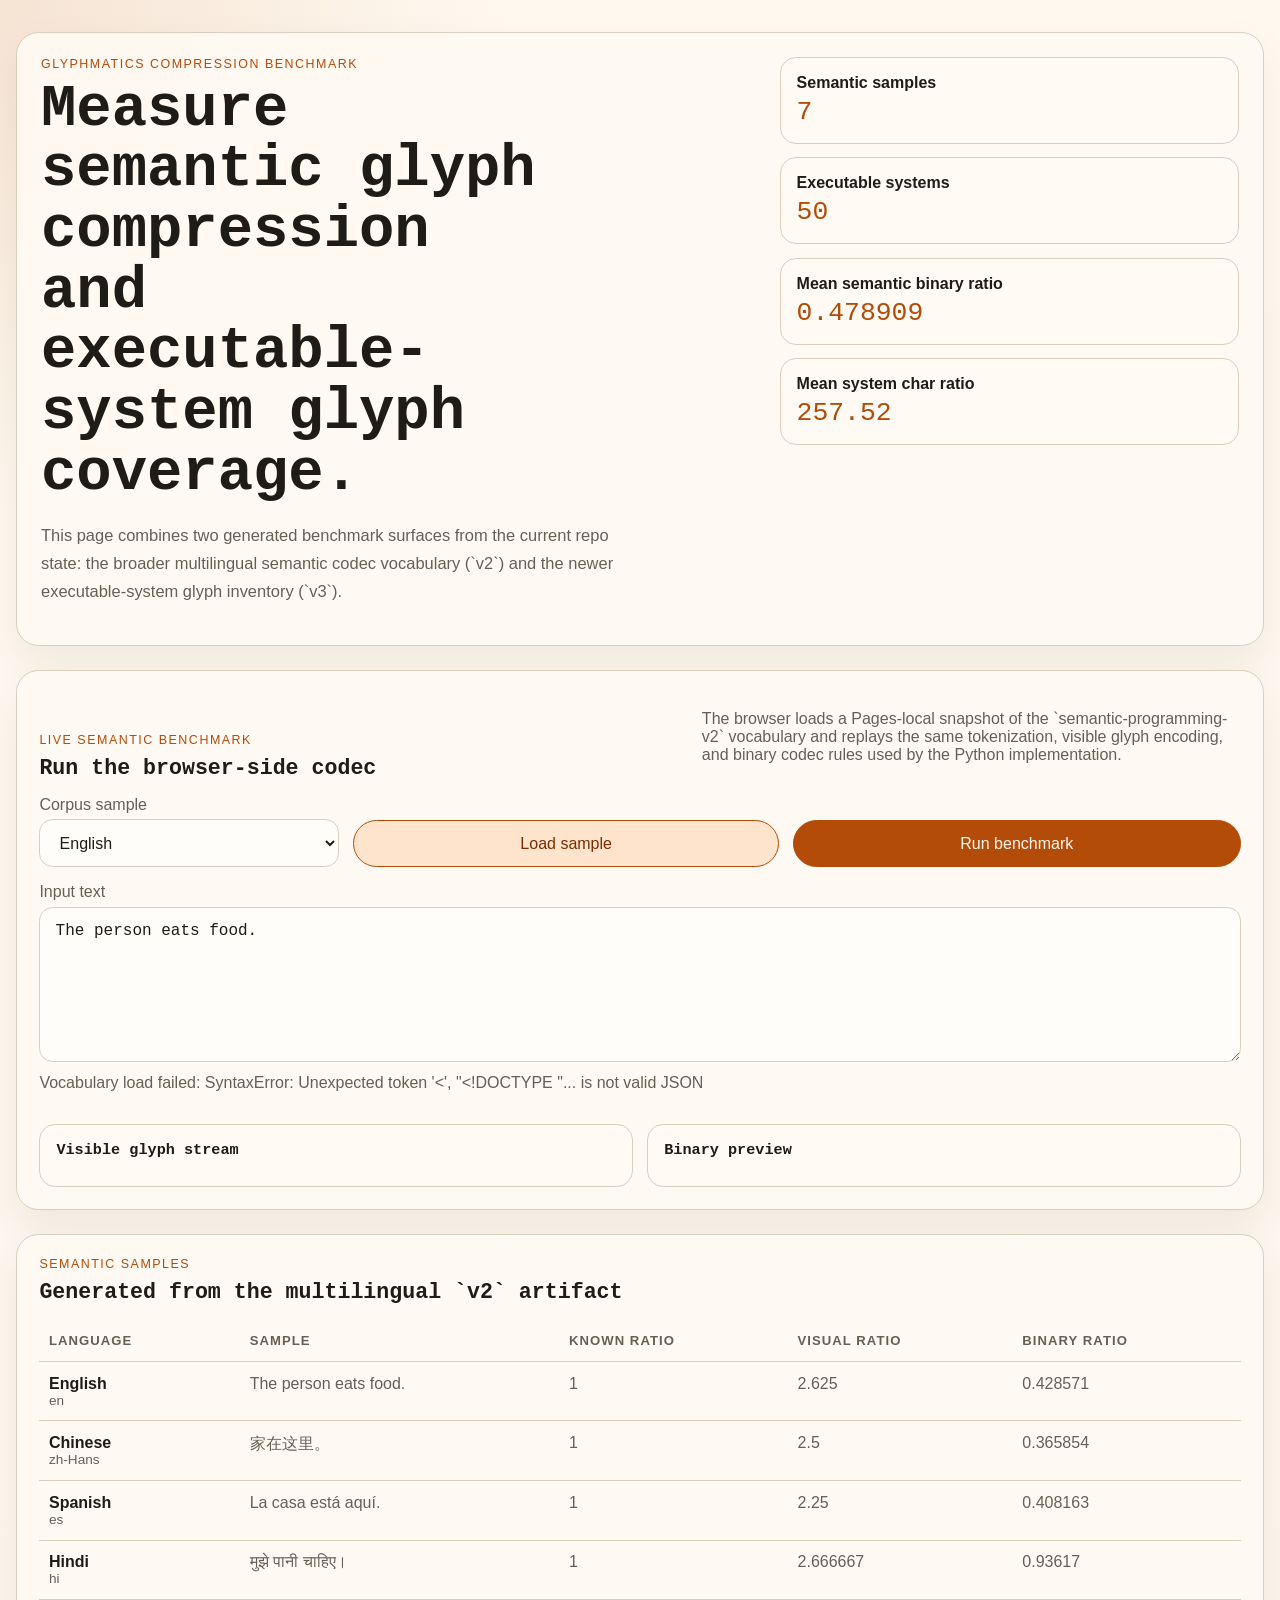
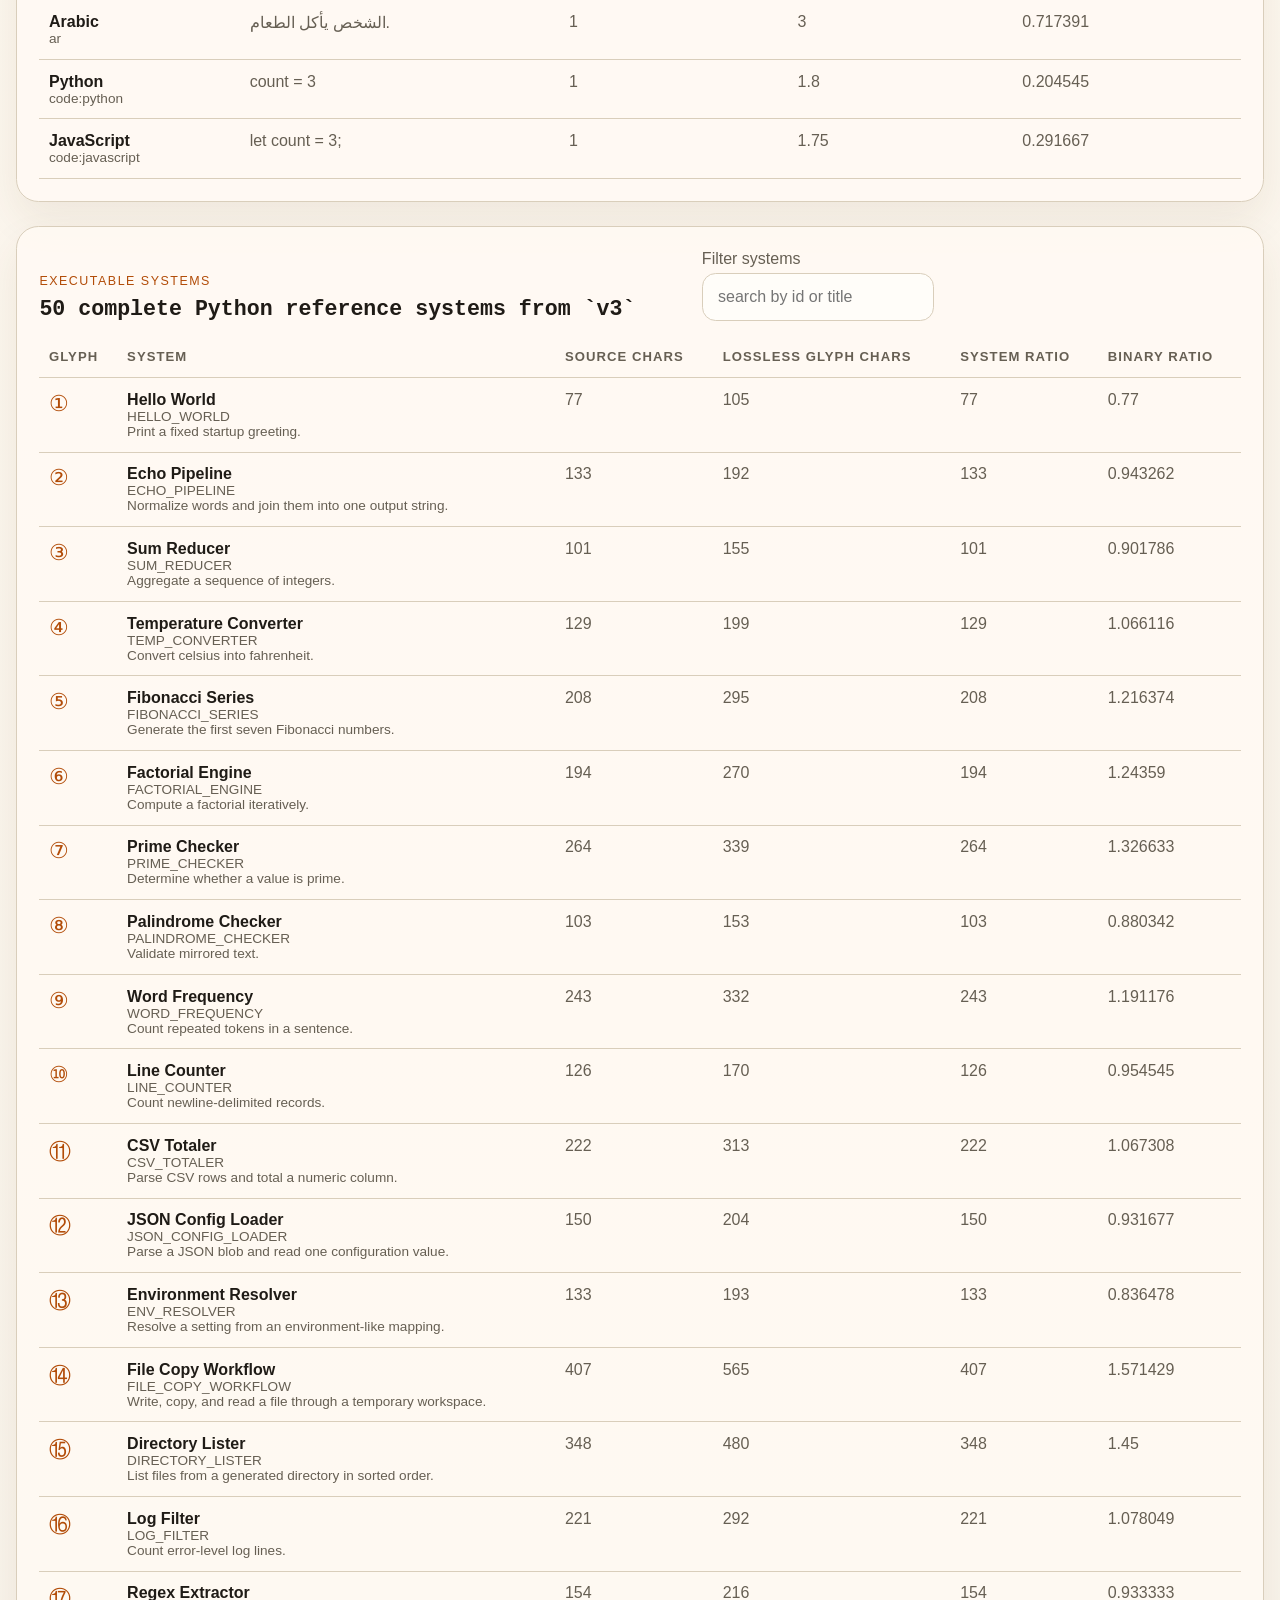
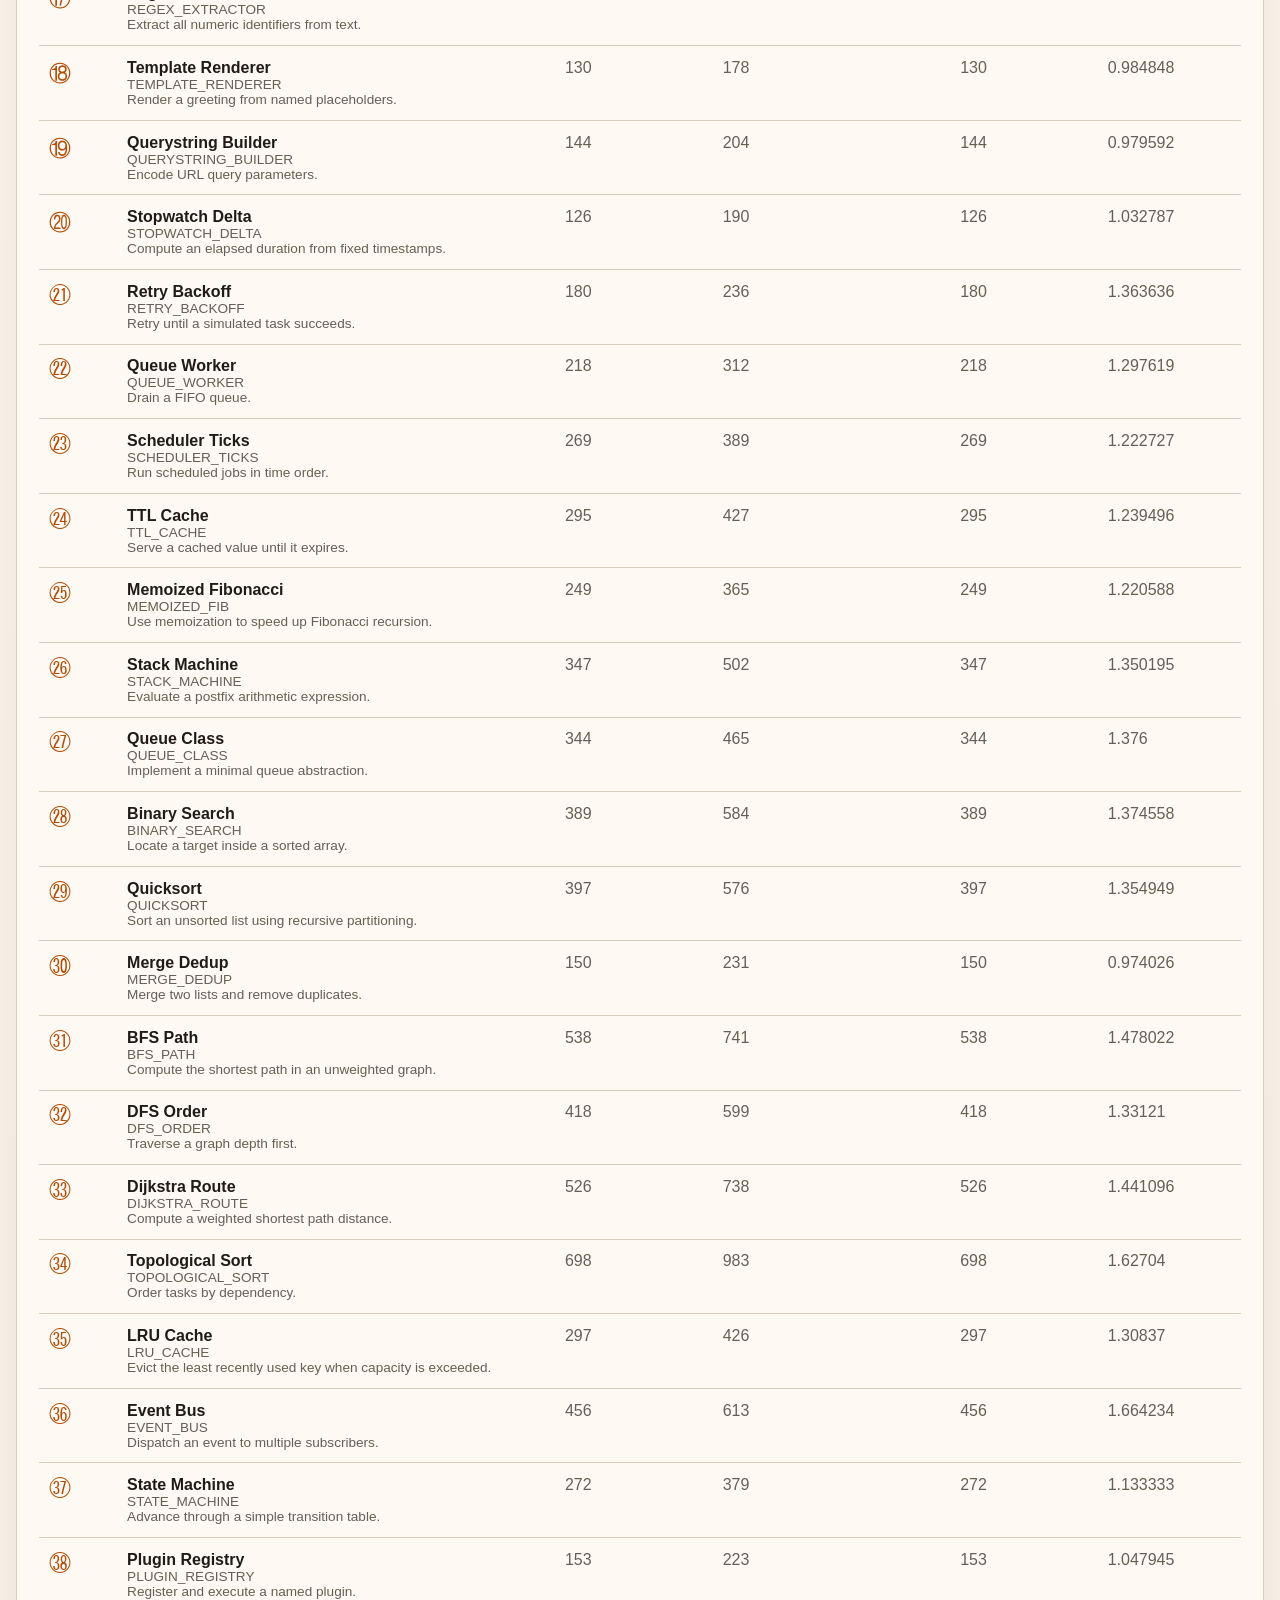
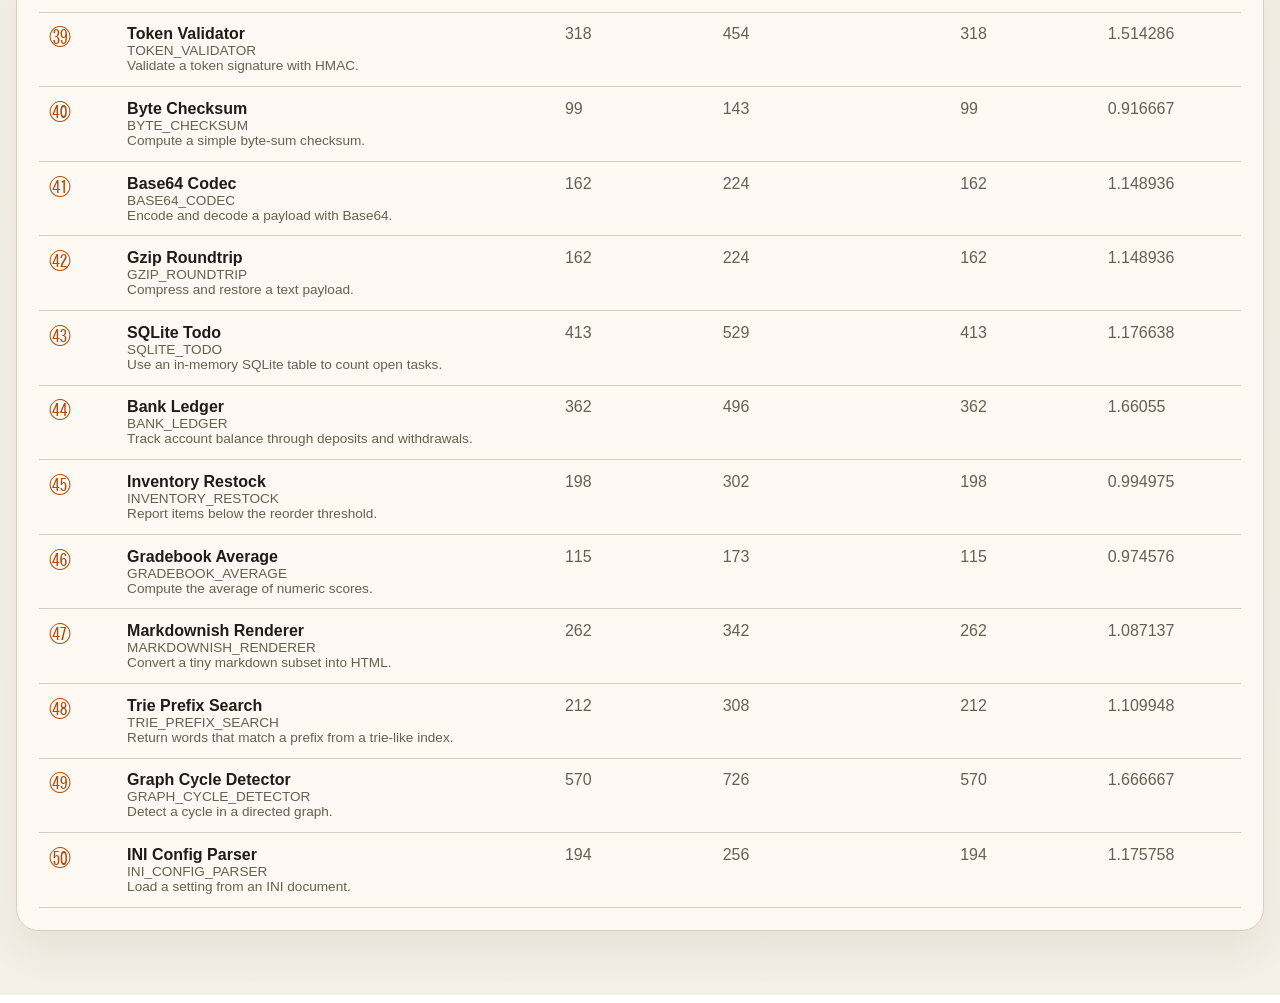
==== docs/benchmark/index.html @ 6f5358fc "Add Pages compression benchmark and executable glyph systems" ====
<!doctype html>
<html lang="en">
  <head>
    <meta charset="utf-8" />
    <meta name="viewport" content="width=device-width, initial-scale=1" />
    <title>GlyphMatics Compression Benchmark</title>
    <link rel="stylesheet" href="./styles.css" />
  </head>
  <body>
    <main class="shell">
      <section class="hero">
        <div class="hero-copy">
          <p class="eyebrow">GlyphMatics Compression Benchmark</p>
          <h1>Measure semantic glyph compression and executable-system glyph coverage.</h1>
          <p class="lede">
            This page combines two generated benchmark surfaces from the current
            repo state: the broader multilingual semantic codec vocabulary
            (`v2`) and the newer executable-system glyph inventory (`v3`).
          </p>
        </div>
        <div class="hero-aside" id="hero-summary">
          <div class="summary-card loading">Loading benchmark metadata...</div>
        </div>
      </section>

      <section class="panel">
        <div class="section-head">
          <div>
            <p class="eyebrow">Live semantic benchmark</p>
            <h2>Run the browser-side codec</h2>
          </div>
          <p class="supporting">
            The browser loads a Pages-local snapshot of the `semantic-programming-v2`
            vocabulary and replays the same tokenization, visible glyph encoding,
            and binary codec rules used by the Python implementation.
          </p>
        </div>

        <div class="controls">
          <label class="stack">
            <span>Corpus sample</span>
            <select id="sample-select"></select>
          </label>
          <button id="load-sample" class="button secondary" type="button">Load sample</button>
          <button id="run-benchmark" class="button" type="button">Run benchmark</button>
        </div>

        <label class="stack">
          <span>Input text</span>
          <textarea id="input-text" rows="7" spellcheck="false"></textarea>
        </label>

        <div id="live-status" class="status">Loading vocabulary snapshot...</div>

        <div class="metrics" id="live-metrics"></div>

        <div class="preview-grid">
          <article class="preview-card">
            <h3>Visible glyph stream</h3>
            <pre id="glyph-preview"></pre>
          </article>
          <article class="preview-card">
            <h3>Binary preview</h3>
            <pre id="binary-preview"></pre>
          </article>
        </div>
      </section>

      <section class="panel">
        <div class="section-head">
          <div>
            <p class="eyebrow">Semantic samples</p>
            <h2>Generated from the multilingual `v2` artifact</h2>
          </div>
        </div>
        <div class="table-wrap">
          <table>
            <thead>
              <tr>
                <th>Language</th>
                <th>Sample</th>
                <th>Known ratio</th>
                <th>Visual ratio</th>
                <th>Binary ratio</th>
              </tr>
            </thead>
            <tbody id="semantic-samples-body"></tbody>
          </table>
        </div>
      </section>

      <section class="panel">
        <div class="section-head">
          <div>
            <p class="eyebrow">Executable systems</p>
            <h2>50 complete Python reference systems from `v3`</h2>
          </div>
          <label class="stack compact">
            <span>Filter systems</span>
            <input id="system-filter" type="search" placeholder="search by id or title" />
          </label>
        </div>
        <div class="table-wrap">
          <table>
            <thead>
              <tr>
                <th>Glyph</th>
                <th>System</th>
                <th>Source chars</th>
                <th>Lossless glyph chars</th>
                <th>System ratio</th>
                <th>Binary ratio</th>
              </tr>
            </thead>
            <tbody id="systems-body"></tbody>
          </table>
        </div>
      </section>
    </main>
    <script src="./app.js"></script>
  </body>
</html>
---- docs/benchmark/styles.css ----
:root {
  --bg: #f4efe7;
  --paper: #fffaf3;
  --ink: #1f1b16;
  --muted: #665f53;
  --line: #d9cebb;
  --accent: #b24c08;
  --accent-deep: #7b2d00;
  --accent-soft: #fee3cd;
  --shadow: 0 18px 40px rgba(92, 58, 24, 0.08);
}

* {
  box-sizing: border-box;
}

body {
  margin: 0;
  color: var(--ink);
  font-family: "IBM Plex Sans", "Segoe UI", sans-serif;
  background:
    radial-gradient(circle at top left, rgba(178, 76, 8, 0.12), transparent 32rem),
    linear-gradient(180deg, #fff9f0 0%, var(--bg) 100%);
}

.shell {
  width: min(1280px, calc(100% - 2rem));
  margin: 0 auto;
  padding: 2rem 0 4rem;
}

.hero,
.panel {
  border: 1px solid var(--line);
  border-radius: 1.4rem;
  background: rgba(255, 250, 243, 0.92);
  box-shadow: var(--shadow);
}

.hero {
  display: grid;
  gap: 1.5rem;
  padding: 1.5rem;
}

@media (min-width: 980px) {
  .hero {
    grid-template-columns: 1.4fr 0.9fr;
    align-items: start;
  }
}

.eyebrow {
  margin: 0 0 0.55rem;
  letter-spacing: 0.12em;
  text-transform: uppercase;
  color: var(--accent);
  font-size: 0.78rem;
}

h1,
h2,
h3 {
  margin: 0;
  font-family: "IBM Plex Mono", "SFMono-Regular", monospace;
}

h1 {
  font-size: clamp(2rem, 4.6vw, 4rem);
  line-height: 1.03;
  max-width: 14ch;
}

h2 {
  font-size: 1.35rem;
}

h3 {
  font-size: 0.95rem;
}

.lede,
.supporting,
.summary-card,
.status,
th,
td,
label span {
  color: var(--muted);
}

.lede {
  max-width: 66ch;
  line-height: 1.7;
  font-size: 1.03rem;
}

.hero-aside {
  display: grid;
  gap: 0.85rem;
}

.summary-card,
.preview-card,
.metric-card {
  padding: 1rem;
  border: 1px solid var(--line);
  border-radius: 1rem;
  background: var(--paper);
}

.summary-card strong,
.metric-card strong {
  display: block;
  color: var(--ink);
  margin-bottom: 0.3rem;
}

.summary-value,
.metric-value {
  font-family: "IBM Plex Mono", "SFMono-Regular", monospace;
  font-size: 1.65rem;
  color: var(--accent);
}

.panel {
  margin-top: 1.5rem;
  padding: 1.4rem;
}

.section-head {
  display: grid;
  gap: 1rem;
  margin-bottom: 1rem;
}

@media (min-width: 900px) {
  .section-head {
    grid-template-columns: 1.2fr 1fr;
    align-items: end;
  }
}

.controls {
  display: grid;
  gap: 0.85rem;
  margin-bottom: 1rem;
}

@media (min-width: 900px) {
  .controls {
    grid-template-columns: minmax(220px, 300px) auto auto;
    align-items: end;
  }
}

.stack {
  display: grid;
  gap: 0.35rem;
}

.compact {
  max-width: 260px;
  justify-self: start;
}

textarea,
select,
input,
.button {
  font: inherit;
}

textarea,
select,
input {
  width: 100%;
  border: 1px solid var(--line);
  border-radius: 0.85rem;
  background: #fffdf9;
  color: var(--ink);
  padding: 0.85rem 0.95rem;
}

textarea,
pre {
  font-family: "IBM Plex Mono", "SFMono-Regular", monospace;
}

.button {
  border: 1px solid var(--accent);
  border-radius: 999px;
  padding: 0.85rem 1.1rem;
  background: var(--accent);
  color: #fff8f2;
  cursor: pointer;
}

.button.secondary {
  background: var(--accent-soft);
  color: var(--accent-deep);
}

.status {
  margin-top: 0.75rem;
  margin-bottom: 1rem;
}

.metrics,
.preview-grid {
  display: grid;
  gap: 0.9rem;
}

.metrics {
  grid-template-columns: repeat(auto-fit, minmax(180px, 1fr));
  margin-bottom: 1rem;
}

.preview-grid {
  grid-template-columns: repeat(auto-fit, minmax(280px, 1fr));
}

pre {
  margin: 0.65rem 0 0;
  white-space: pre-wrap;
  word-break: break-word;
  font-size: 0.92rem;
  line-height: 1.45;
}

.table-wrap {
  overflow-x: auto;
}

table {
  width: 100%;
  border-collapse: collapse;
}

th,
td {
  text-align: left;
  padding: 0.8rem 0.6rem;
  border-bottom: 1px solid var(--line);
  vertical-align: top;
}

th {
  font-size: 0.82rem;
  text-transform: uppercase;
  letter-spacing: 0.08em;
}

td strong {
  color: var(--ink);
}

.glyph-cell {
  font-size: 1.35rem;
  color: var(--accent);
}

.small {
  font-size: 0.85rem;
}

.loading {
  opacity: 0.8;
}
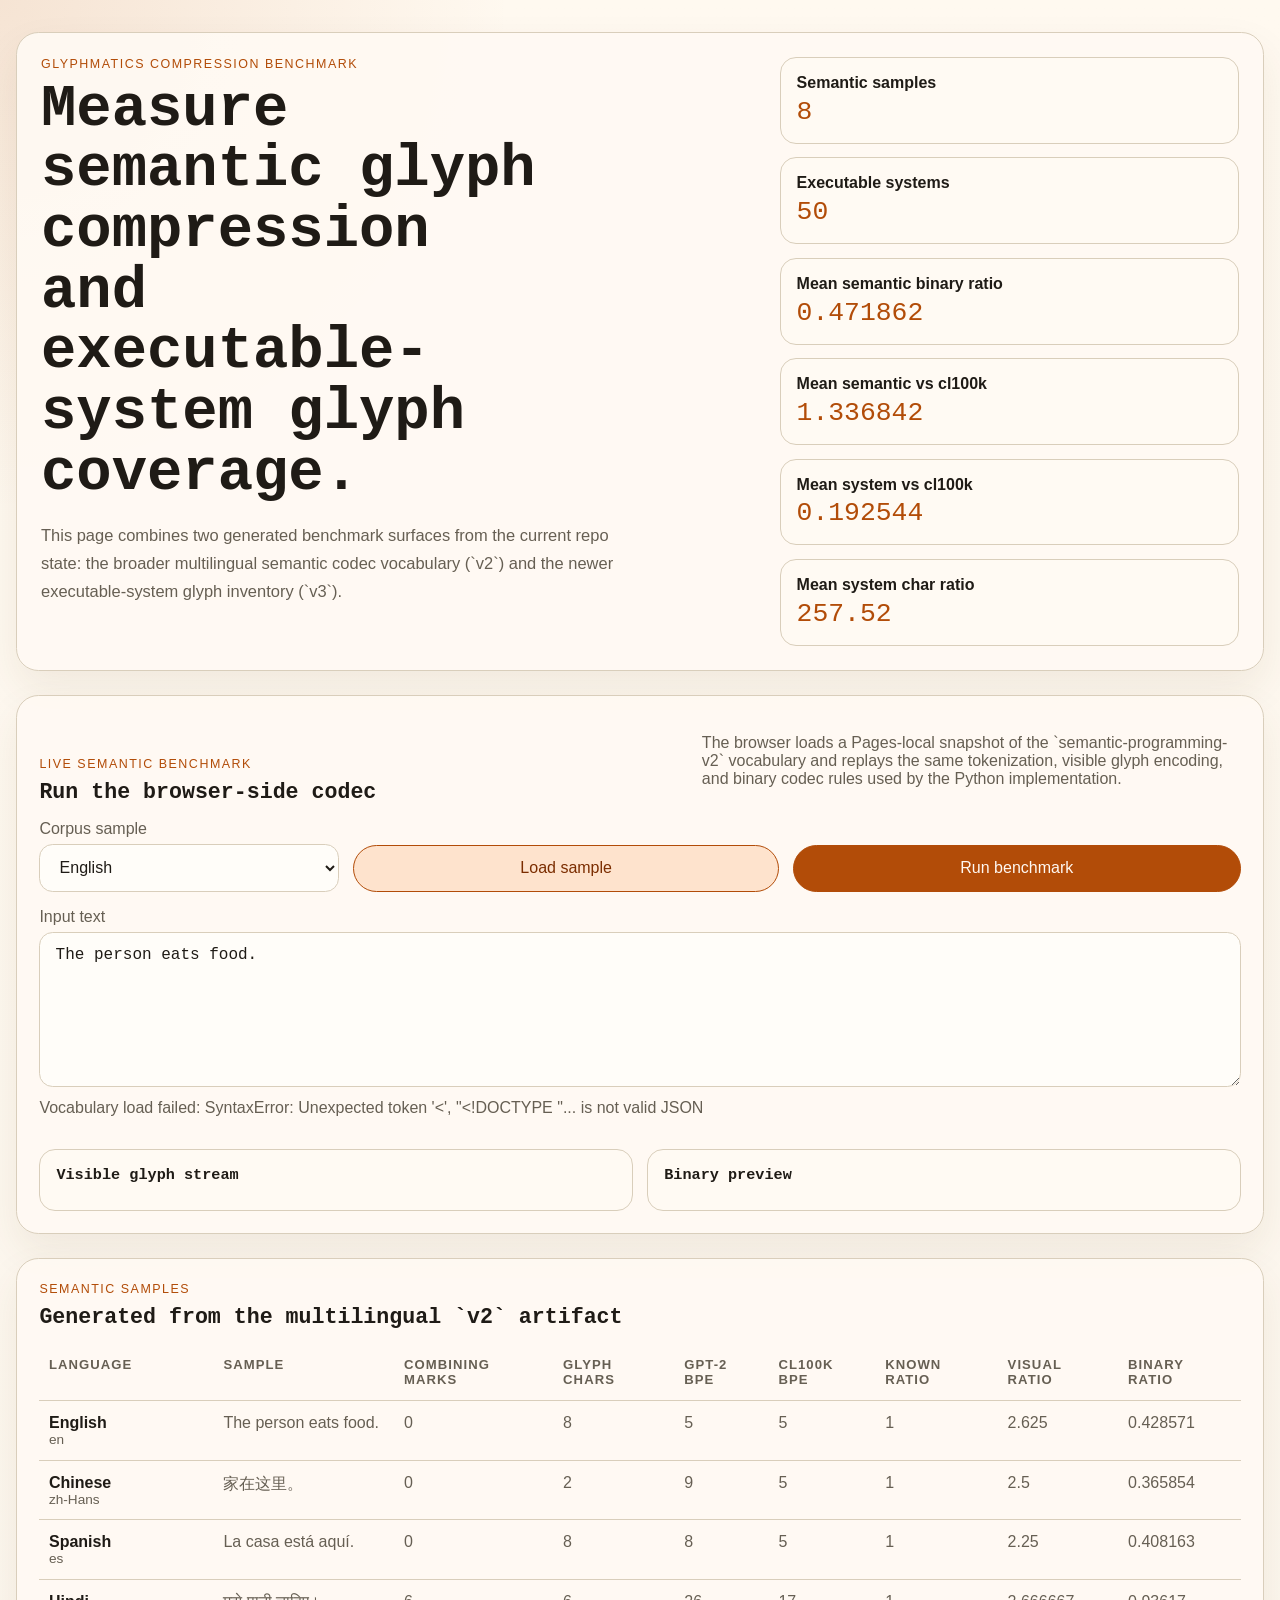
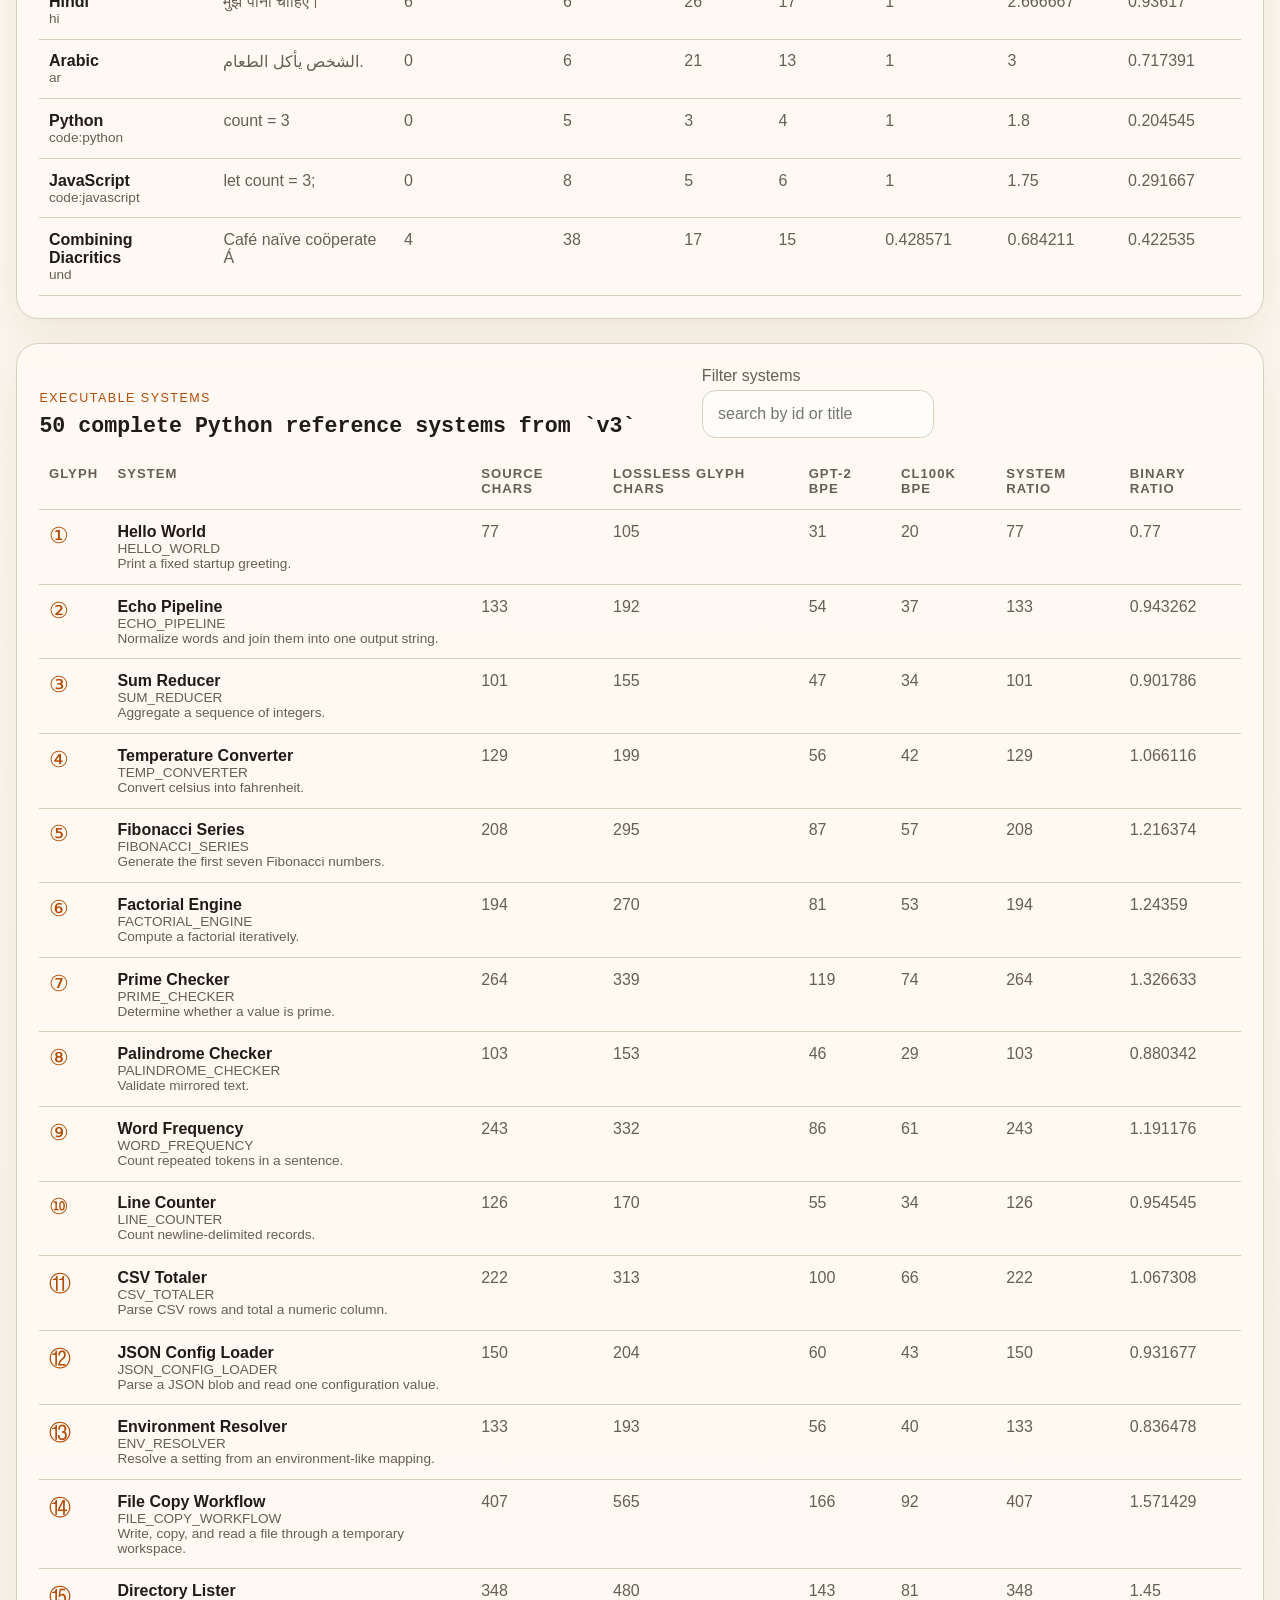
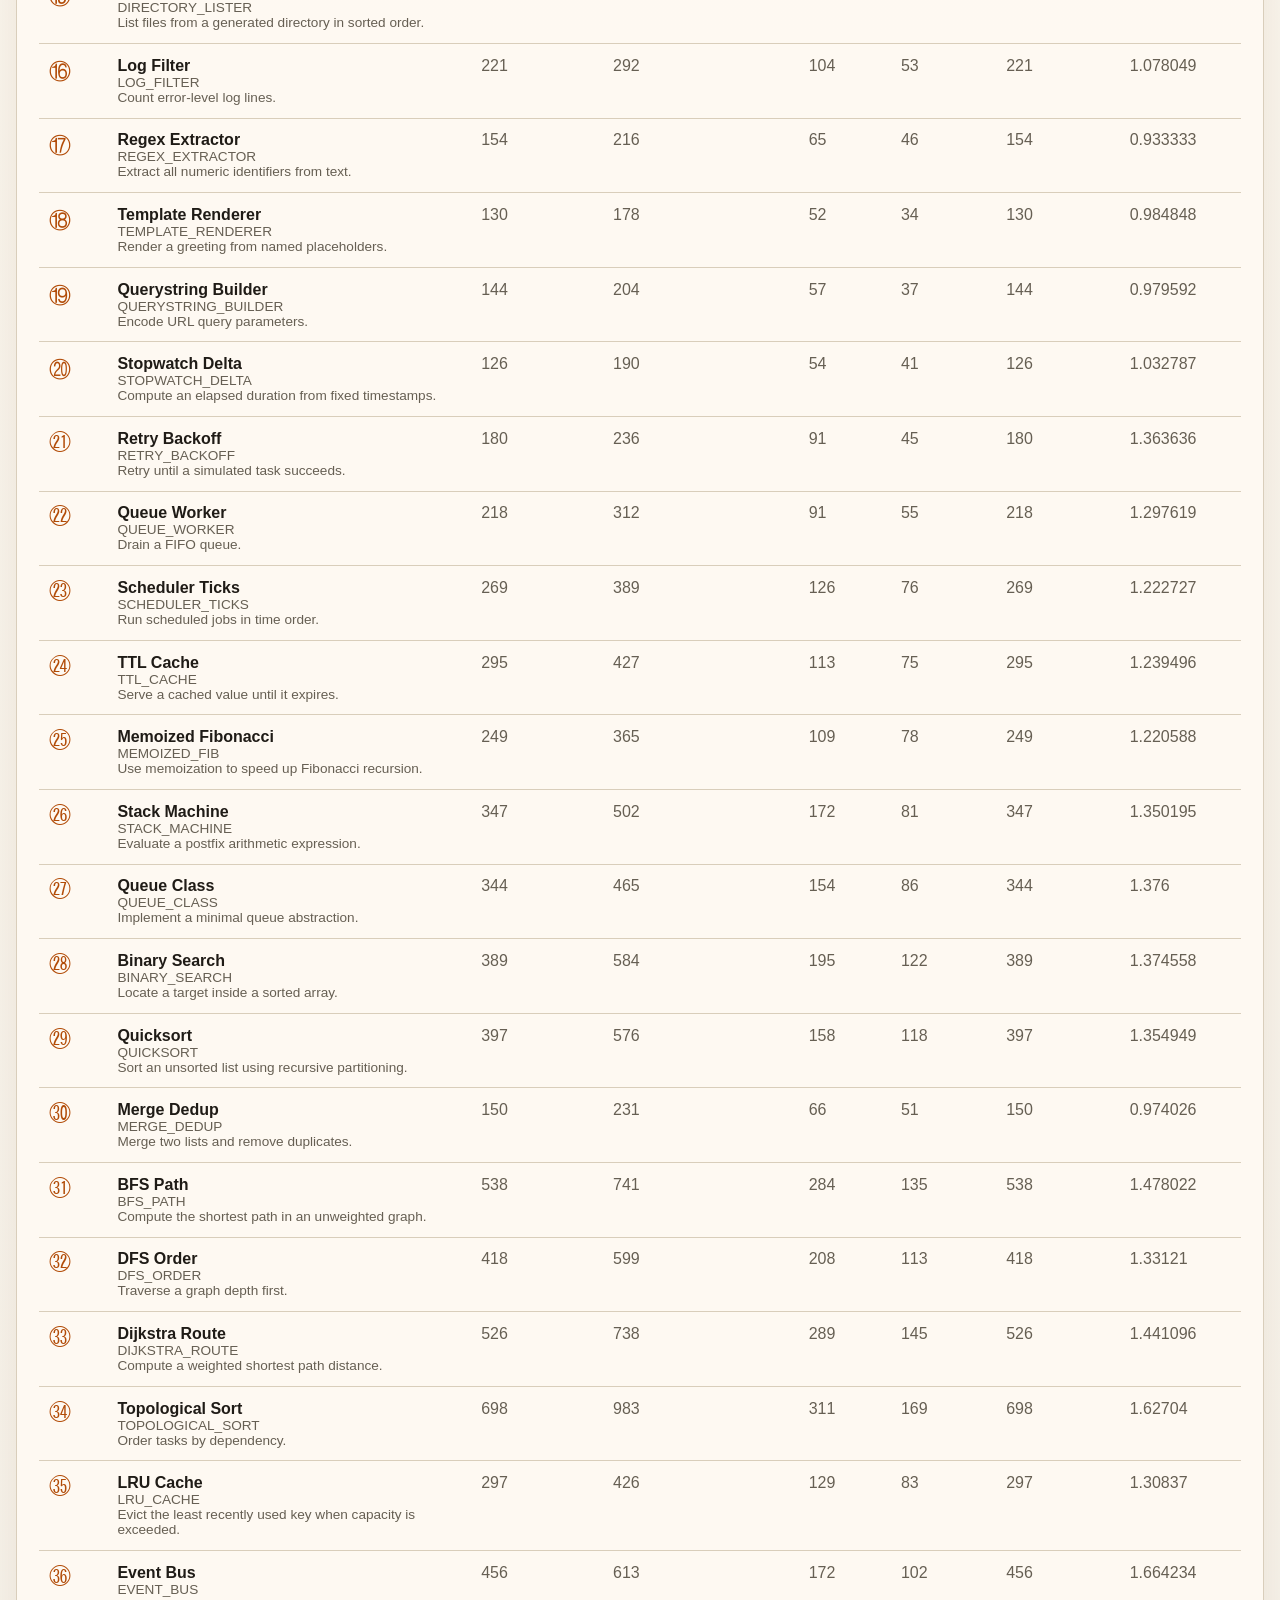
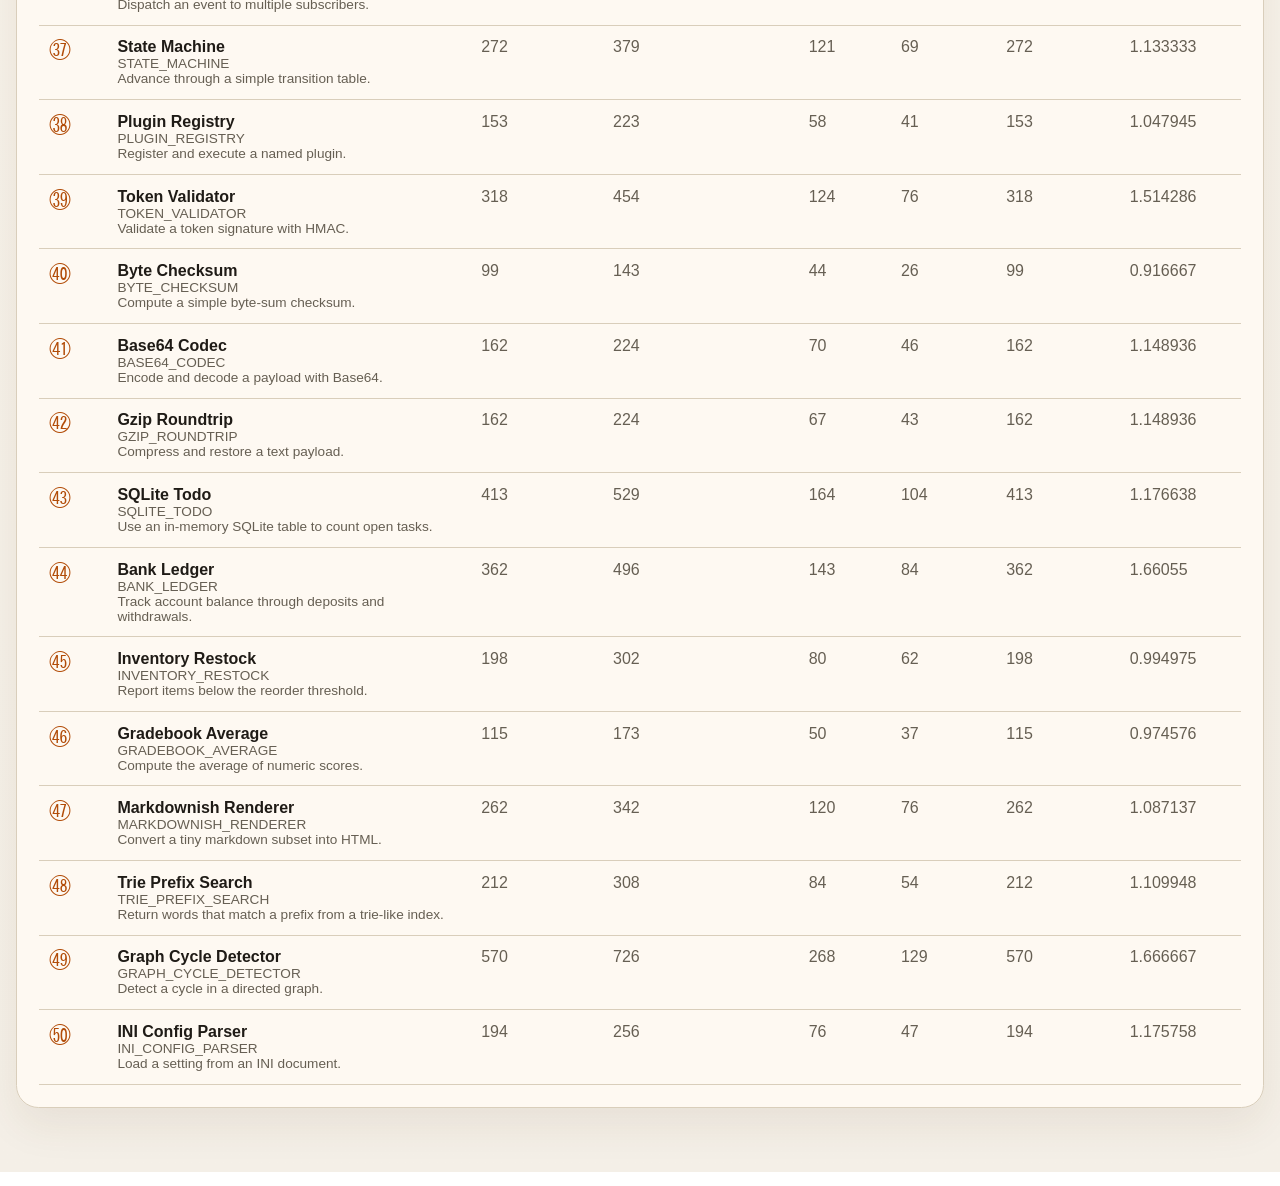
==== commit 0d5c736d: "Scale semantic glyph training pipeline" ====
--- a/docs/benchmark/index.html
+++ b/docs/benchmark/index.html
@@ -79,6 +79,10 @@
               <tr>
                 <th>Language</th>
                 <th>Sample</th>
+                <th>Combining marks</th>
+                <th>Glyph chars</th>
+                <th>GPT-2 BPE</th>
+                <th>cl100k BPE</th>
                 <th>Known ratio</th>
                 <th>Visual ratio</th>
                 <th>Binary ratio</th>
@@ -108,6 +112,8 @@
                 <th>System</th>
                 <th>Source chars</th>
                 <th>Lossless glyph chars</th>
+                <th>GPT-2 BPE</th>
+                <th>cl100k BPE</th>
                 <th>System ratio</th>
                 <th>Binary ratio</th>
               </tr>
